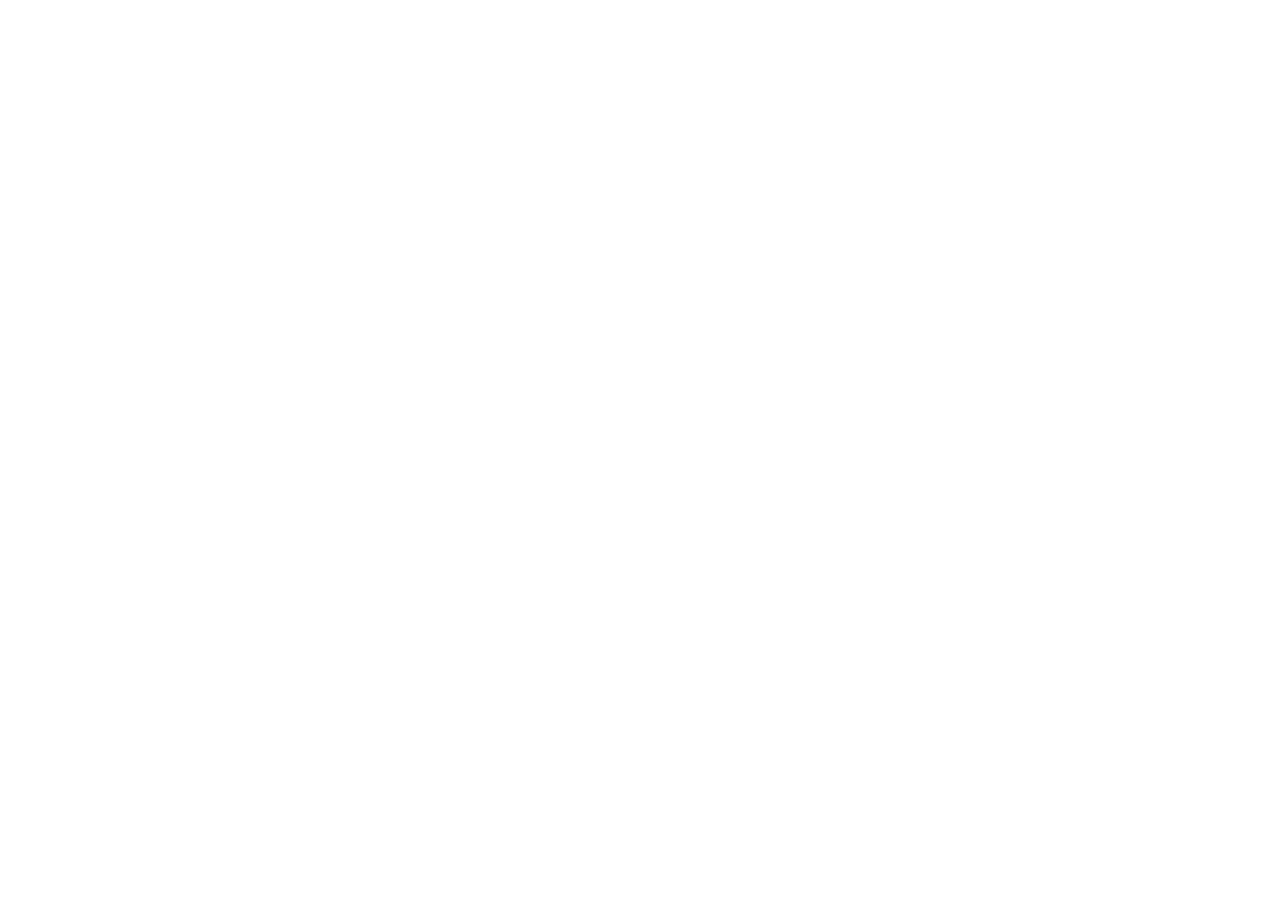
==== gerador_De_Senhas_Com_Js/index.html @ f5496123 "Update_1" ====
<!DOCTYPE html>
<html lang="en">
<head>
    <meta charset="UTF-8">
    <meta http-equiv="X-UA-Compatible" content="IE=edge">
    <meta name="viewport" content="width=device-width, initial-scale=1.0">
    <script src="js/script.js"></script>
    <link rel="stylesheet" href="css/style.css">
    <title>Document</title>
</head>
<body>
    
</body>
</html>
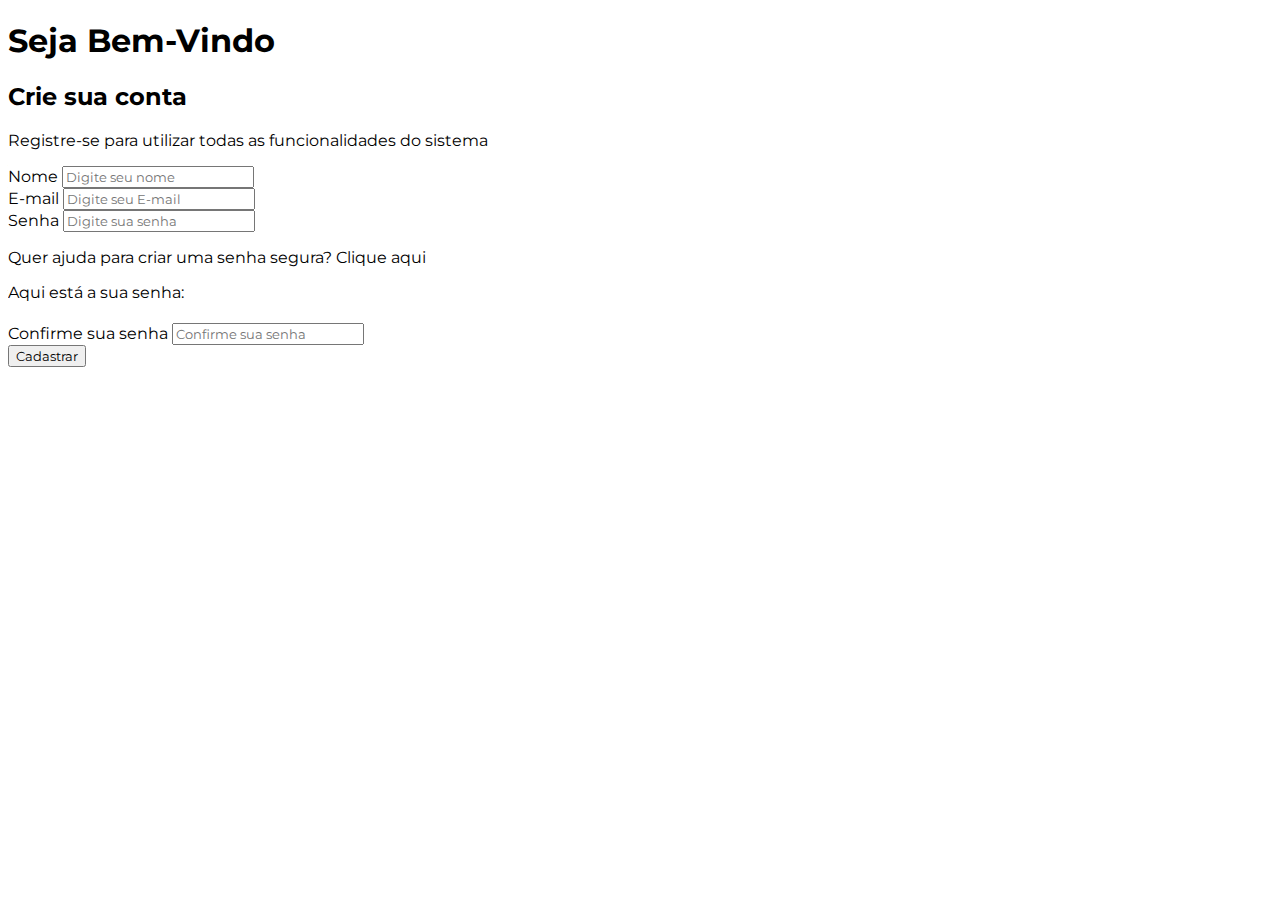
==== commit 7cfc63ee: "Update_1" ====
--- a/gerador_De_Senhas_Com_Js/index.html
+++ b/gerador_De_Senhas_Com_Js/index.html
@@ -4,11 +4,44 @@
     <meta charset="UTF-8">
     <meta http-equiv="X-UA-Compatible" content="IE=edge">
     <meta name="viewport" content="width=device-width, initial-scale=1.0">
-    <script src="js/script.js"></script>
+    <script src="js/script.js" defer></script>
     <link rel="stylesheet" href="css/style.css">
     <title>Document</title>
 </head>
 <body>
-    
+    <div id="register-container">
+        <div id="register-banner">
+            <div id="banner-layer">
+                <h1>Seja Bem-Vindo</h1>
+            </div>
+        </div>
+        <div id="register-form"></div>
+        <h2>Crie sua conta</h2>
+        <p>Registre-se para utilizar todas as funcionalidades do sistema</p>
+        <div class="form-control">
+        <label for="name">Nome</label>
+        <input type="text" name="name" id="name" placeholder="Digite seu nome">
+        </div>
+        <div class="form-control">
+            <label for="email">E-mail</label>
+            <input type="email" name="email" id="name" placeholder="Digite seu E-mail">
+            </div>
+            <div class="form-control">
+                <label for="password">Senha</label>
+                <input type="password" name="password" id="password" placeholder="Digite sua senha">
+                </div>
+                <p>Quer ajuda para criar uma senha segura? <span id="generate-password">Clique aqui</span>
+                
+                </p>
+                <div id="generated-password">
+                    <p>Aqui está a sua senha:</p>
+                    <h4></h4>
+                </div>
+                <div class="form-control">
+                    <label for="confirmpassword">Confirme sua senha</label>
+                    <input type="password" name="confirmpassword" id="confirmpassword" placeholder="Confirme sua senha">
+                    </div>
+                    <input type="submit" value="Cadastrar">
+    </div>
 </body>
 </html>--- a/gerador_De_Senhas_Com_Js/css/style.css
+++ b/gerador_De_Senhas_Com_Js/css/style.css
@@ -0,0 +1,4 @@
+@import url('https://fonts.googleapis.com/css2?family=Montserrat:ital,wght@0,100;0,200;0,300;0,400;0,500;0,600;0,700;0,800;0,900;1,100;1,200;1,300;1,400;1,500;1,600;1,700;1,800;1,900&display=swap');
+*{
+    font-family: 'Montserrat';
+}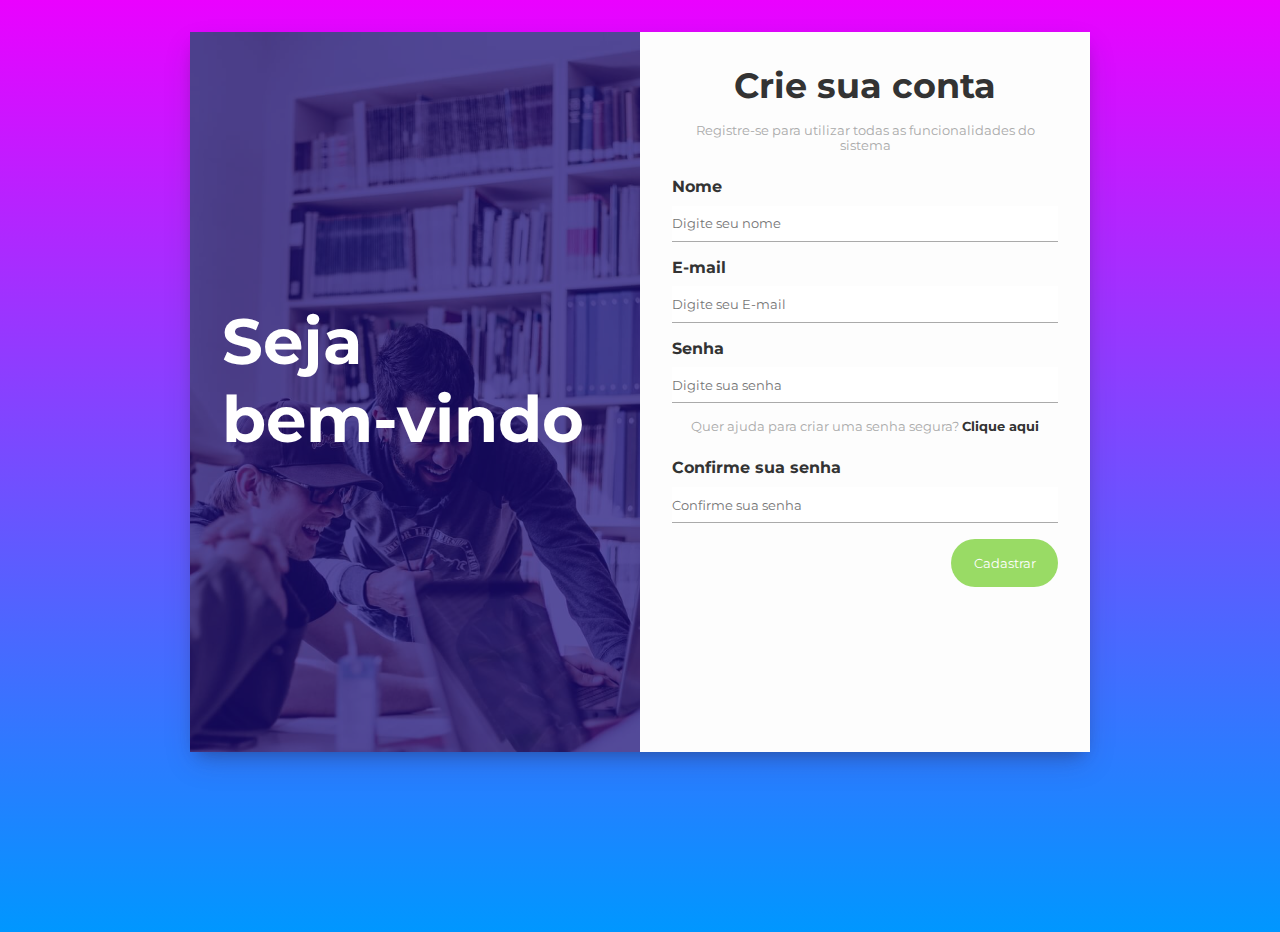
==== commit a53964b6: "Update_3" ====
--- a/gerador_De_Senhas_Com_Js/index.html
+++ b/gerador_De_Senhas_Com_Js/index.html
@@ -12,11 +12,12 @@
     <div id="register-container">
         <div id="register-banner">
             <div id="banner-layer">
-                <h1>Seja Bem-Vindo</h1>
+                <h1>Seja bem-vindo </h1>
+                
             </div>
         </div>
-        <div id="register-form"></div>
-        <h2>Crie sua conta</h2>
+        <div id="register-form">
+            <h2>Crie sua conta</h2>
         <p>Registre-se para utilizar todas as funcionalidades do sistema</p>
         <div class="form-control">
         <label for="name">Nome</label>
@@ -41,7 +42,9 @@
                     <label for="confirmpassword">Confirme sua senha</label>
                     <input type="password" name="confirmpassword" id="confirmpassword" placeholder="Confirme sua senha">
                     </div>
-                    <input type="submit" value="Cadastrar">
+                    <input type="submit" value="Cadastrar" class="adaptacao">
+        </div>
+        
     </div>
 </body>
 </html>--- a/gerador_De_Senhas_Com_Js/css/style.css
+++ b/gerador_De_Senhas_Com_Js/css/style.css
@@ -1,4 +1,115 @@
 @import url('https://fonts.googleapis.com/css2?family=Montserrat:ital,wght@0,100;0,200;0,300;0,400;0,500;0,600;0,700;0,800;0,900;1,100;1,200;1,300;1,400;1,500;1,600;1,700;1,800;1,900&display=swap');
 *{
     font-family: 'Montserrat';
+    padding: 0;
+    margin: 0;
+    box-sizing: border-box;
+    color: #333;
+}
+
+html, body{
+    height: auto;
+    min-height: 100vh;
+}
+html{
+    background: linear-gradient(180deg, #ea02ff 0%, #0097ff 100%);
+}
+input:focus{
+    outline:none;
+}
+#register-container{
+    max-width: 900px;
+    min-height: 80vh;
+    margin: 2rem auto;
+    display: flex;
+    box-shadow: rgba(50, 50, 93, 0.25) 0px 13px 27px -5px, rgba(0, 0, 0,0.3) 0px 8px 16px -8px;
+}
+#register-banner{
+    background: url(../img/bg-form.jpg);
+    background-size: cover;
+    background-position: center;
+    width:50%;
+}
+#banner-layer{
+    background-color: rgba(25, 11, 122, 0.7);
+    height: 100%;
+    padding: 2rem;
+    display: flex;
+    align-items: center;
+}
+#register-banner h1{
+    font-size: 4rem;
+    margin-bottom: 1.5rem;
+    color:white;
+    word-spacing: 50rem;
+}
+#register-form{
+    background-color: #FDFDFD;
+    padding: 2rem;
+    width:50%;
+    display: flex;
+    flex-direction: column;
+}
+#register-form h2{
+    text-align: center;
+    margin-bottom: 1rem;
+    font-size: 2.2rem;
+}
+#register-form p{
+    text-align: center;
+    margin-bottom: 1.5rem;
+    color: #AAA;
+    font-size: 0.8rem;
+}
+.form-control{
+    margin-bottom: 1rem;
+    display: flex;
+    flex-direction: column;
+}
+.form-control label{
+    font-weight: bold;
+    margin-bottom: .6rem;
+}
+.form-control input{
+    border:none;
+    border-bottom: 1px solid #AAA;
+    padding: .6rem 0;
+}
+#generate-password{
+    font-weight: bold;
+    cursor: pointer;
+    transition: .4s;
+}
+#generate-password:hover{
+    color: #0099ff;
+}
+#register-form #generated-password{
+    border: 1px solid #0099ff;
+    border-radius: 4px;
+    font-weight: bold;
+    font-size: 1.2rem;
+    padding: .4rem;
+    color: #333;
+    text-align: center;
+    margin-bottom: 1rem;
+    display: none;
+}
+#register-form #generated-password p {
+    color: #81d340;
+    margin-bottom: 0.5rem;
+}
+.adaptacao{
+    background-color: #81d340;
+    color: #fff;
+    opacity: .8;
+    border: none;
+    border-radius: 2rem;
+    padding: 1rem 1.4rem;
+    max-width: 150px;
+    cursor: pointer;
+    align-self: flex-end;
+    transition: 0.4s;
+}
+.adaptacao:hover{
+    opacity: 1;
 }